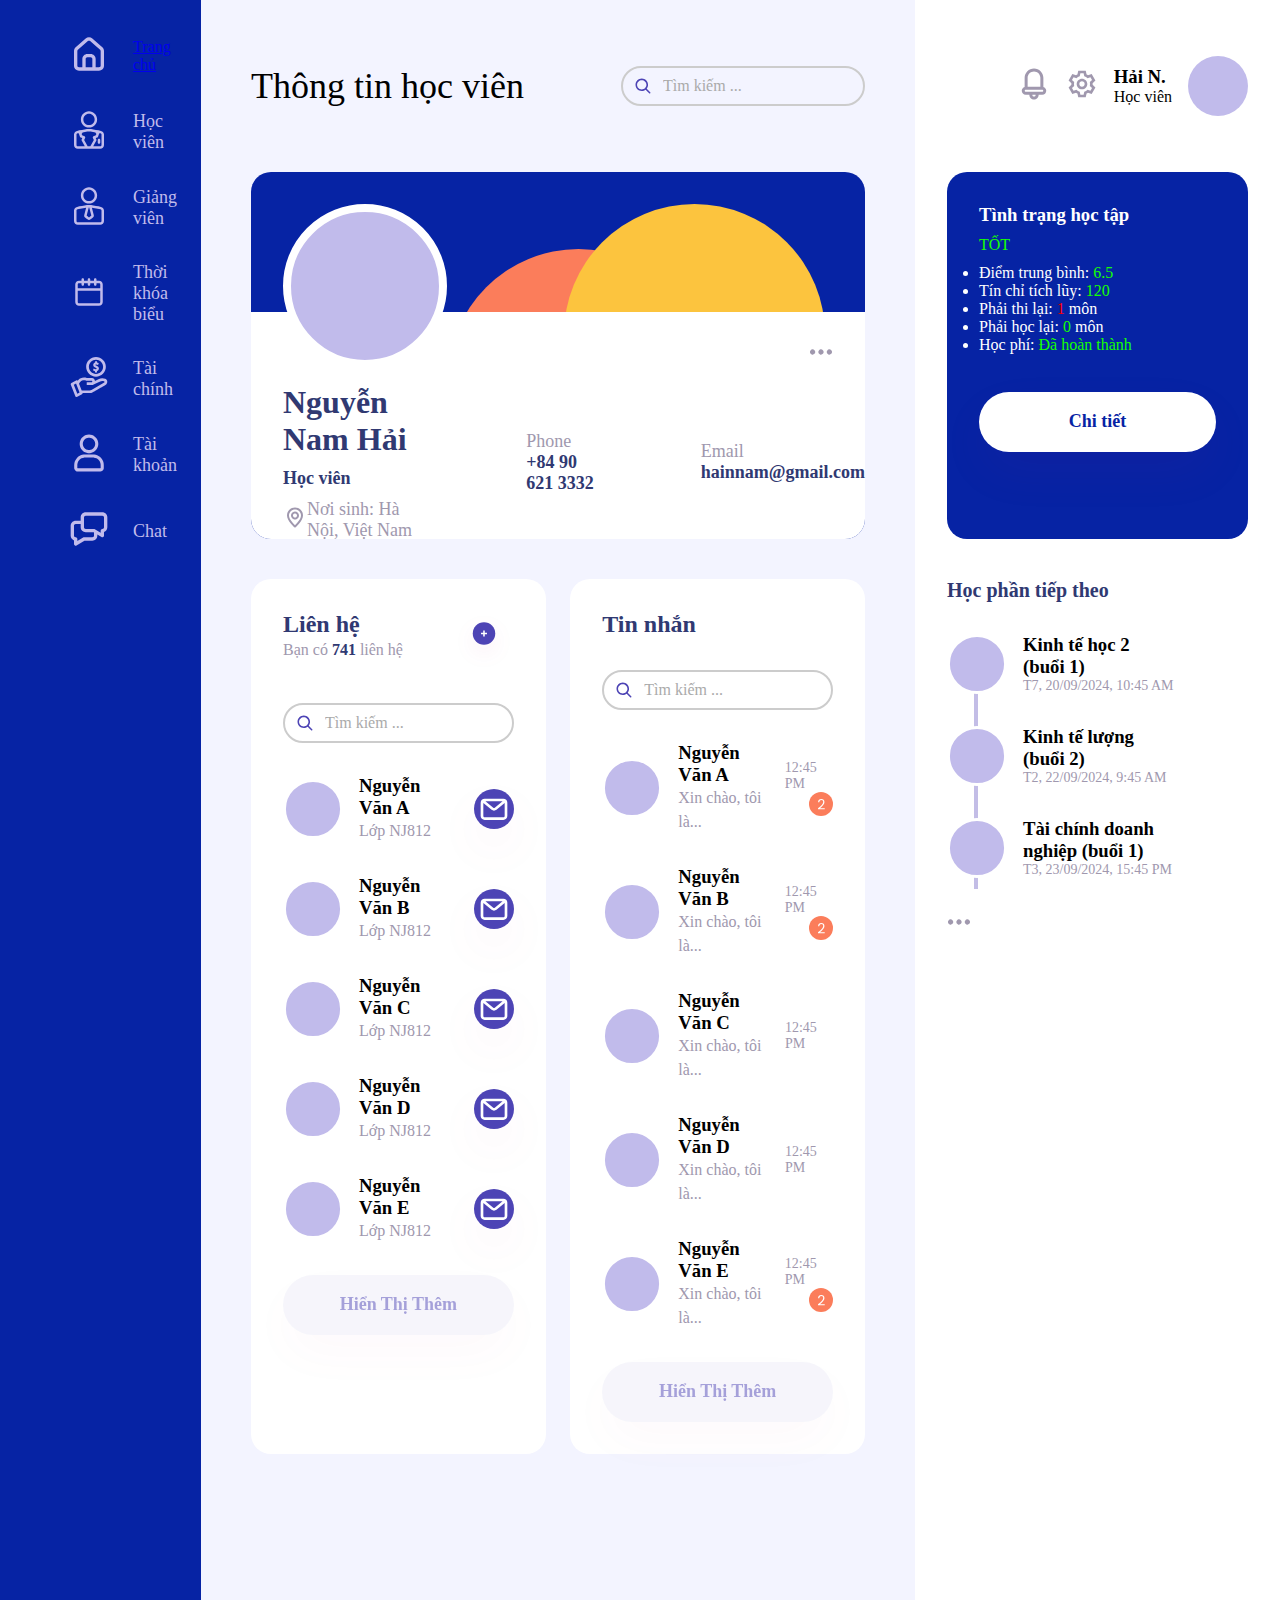
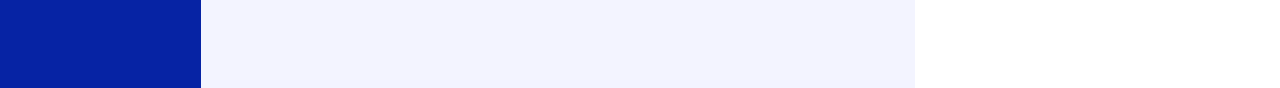
==== index.html @ b5f21186 "deployment demo" ====
<!DOCTYPE html>
<html lang="en">

<head>
    <meta charset="UTF-8">
    <meta name="viewport" content="width=device-width, initial-scale=1.0">
    <title>Thang Long University</title>
    <link rel="stylesheet" href="responsive.css">
    <link rel="stylesheet" href="style.css">
</head>

<body>
    <div class="container">
        <div class="background">
            <div class="logoThanglong">
                <div id="imgIcon"><img src="./Media/UserDashboard/Logo tiêu chuẩn_trắng.png" alt=""></div>

            </div>
            <div class="list">
                <div class="logoDashboard">

                    <div id="a"><img src="./Media/UserDashboard/Home.svg" alt=""></div>
                    <div>
                        <a href="./Trang chủ.html">Trang chủ</a>
                    </div>
                </div>

                <div class="logoDashboard">
                    <div id="a"><img src="./Media/UserDashboard/Student.svg" alt=""></div>
                    <div>
                        <p>Học viên</p>
                    </div>
                </div>

                <div class="logoDashboard">
                    <div id="a"><img src="./Media/UserDashboard/Teacher.svg" alt=""></div>
                    <div>
                        <p>Giảng viên</p>
                    </div>
                </div>

                <div class="logoDashboard">
                    <div id="a"><img src="./Media/UserDashboard/Calendar.svg" alt=""></div>
                    <div>
                        <p>Thời khóa biểu</p>
                    </div>
                </div>

                <div class="logoDashboard">
                    <div id="a"><img src="./Media/UserDashboard/Finance.svg" alt=""></div>
                    <div>
                        <p>Tài chính</p>
                    </div>
                </div>

                <div class="logoDashboard">
                    <div id="a"><img src="./Media/UserDashboard/User.svg" alt=""></div>
                    <div>
                        <p>Tài khoản</p>
                    </div>
                </div>

                <div class="logoDashboard">
                    <div id="a"><img src="./Media/UserDashboard/Chat.svg" alt=""></div>
                    <div>
                        <p>Chat</p>
                    </div>
                </div>

            </div>
        </div>
        <div class="main">
            <div class="searchBar">
                <div>
                    <p>Thông tin học viên</p>
                </div>
                <div class="searchTitleBox">
                    <input type="text" placeholder="Tìm kiếm ...">
                    </input>
                </div>
            </div>
            <div class="profile">
                <div class="roundOrange"></div>
                <div class="roundYellow"></div>
                <div class="profile-avatar">
                    <img src="./Media/UserDashboard/avatar.svg" alt="">
                </div>
                <div class="profile-bottom">
                    <div class="threedot">
                        <img src="./Media/UserDashboard/Dots.svg" alt="">
                    </div>
                    <div class="profile-info">
                        <div class="profile-details">
                            <div class="part1profile">
                                <h1>Nguyễn Nam Hải</h1>
                                <p>Học viên</p>
                                <h5><span><img src="./Media/UserDashboard/Location.svg" alt=""></span>Nơi sinh: Hà Nội,
                                    Việt Nam</h5>
                            </div>
                            <div>
                                <h5>Phone</h5>
                                <p>+84 90 621 3332</p>
                            </div>
                            <div>
                                <h5>Email</h5>
                                <p>hainnam@gmail.com</p>
                            </div>
                        </div>
                    </div>
                </div>
            </div>
            <div class="infoZone">
                <div class="infoZone1">
                    <div class="infoContent">
                        <div class="infoContent1stLine">
                            <div>
                                <h1>Liên hệ</h1>
                                <p>Bạn có <span>741</span> liên hệ </p>
                            </div>
                            <img src="./Media/UserDashboard/btnCta.svg" alt="">
                        </div>
                        <div class="searchTitleBox">
                            <input type="text" placeholder="Tìm kiếm ...">
                            </input>
                        </div>
                        <div class="contactList">
                            <div class="contactDetails">
                                <div class="contactDetails">
                                    <img src="./Media/UserDashboard/avatar.svg" alt="">
                                    <div>
                                        <h3>Nguyễn Văn A</h3>
                                        <p>Lớp NJ812</p>
                                    </div>
                                </div>
                                <div class="btnEmail">
                                    <img src="./Media/UserDashboard/Email.svg" alt="">
                                </div>
                            </div>
                            <div class="contactDetails">
                                <div class="contactDetails">
                                    <img src="./Media/UserDashboard/avatar.svg" alt="">
                                    <div>
                                        <h3>Nguyễn Văn B</h3>
                                        <p>Lớp NJ812</p>
                                    </div>
                                </div>
                                <div class="btnEmail">
                                    <img src="./Media/UserDashboard/Email.svg" alt="">
                                </div>
                            </div>
                            <div class="contactDetails">
                                <div class="contactDetails">
                                    <img src="./Media/UserDashboard/avatar.svg" alt="">
                                    <div>
                                        <h3>Nguyễn Văn C</h3>
                                        <p>Lớp NJ812</p>
                                    </div>
                                </div>
                                <div class="btnEmail">
                                    <img src="./Media/UserDashboard/Email.svg" alt="">
                                </div>
                            </div>
                            <div class="contactDetails">
                                <div class="contactDetails">
                                    <img src="./Media/UserDashboard/avatar.svg" alt="">
                                    <div>
                                        <h3>Nguyễn Văn D</h3>
                                        <p>Lớp NJ812</p>
                                    </div>
                                </div>
                                <div class="btnEmail">
                                    <img src="./Media/UserDashboard/Email.svg" alt="">
                                </div>
                            </div>
                            <div class="contactDetails">
                                <div class="contactDetails">
                                    <img src="./Media/UserDashboard/avatar.svg" alt="">
                                    <div>
                                        <h3>Nguyễn Văn E</h3>
                                        <p>Lớp NJ812</p>
                                    </div>
                                </div>
                                <div class="btnEmail">
                                    <img src="./Media/UserDashboard/Email.svg" alt="">
                                </div>
                            </div>
                            <div class="viewMore">
                                <p>Hiển Thị Thêm</p>
                            </div>
                        </div>
                    </div>
                </div>
                <div class="infoZone1">
                    <div class="infoContent">

                        <h1>Tin nhắn</h1>
                        <div class="searchTitleBox">
                            <input type="text" placeholder="Tìm kiếm ...">
                            </input>
                        </div>
                        <div class="contactList">
                            <div class="contactDetails">
                                <div class="contactDetails">
                                    <img src="./Media/UserDashboard/avatar.svg" alt="">
                                    <div>
                                        <h3>Nguyễn Văn A</h3>
                                        <p>Xin chào, tôi là...</p>
                                    </div>
                                </div>
                                <div class="infoMessages">
                                    <p>12:45 PM</p>
                                    <img src="./Media/UserDashboard/Notif.svg" alt="">
                                </div>
                            </div>
                            <div class="contactDetails">
                                <div class="contactDetails">
                                    <img src="./Media/UserDashboard/avatar.svg" alt="">
                                    <div>
                                        <h3>Nguyễn Văn B</h3>
                                        <p>Xin chào, tôi là...</p>
                                    </div>
                                </div>
                                <div class="infoMessages">
                                    <p>12:45 PM</p>
                                    <img src="./Media/UserDashboard/Notif.svg" alt="">
                                </div>
                            </div>
                            <div class="contactDetails">
                                <div class="contactDetails">
                                    <img src="./Media/UserDashboard/avatar.svg" alt="">
                                    <div>
                                        <h3>Nguyễn Văn C</h3>
                                        <p>Xin chào, tôi là...</p>
                                    </div>
                                </div>
                                <div class="infoMessages">
                                    <p>12:45 PM</p>
                                </div>
                            </div>
                            <div class="contactDetails">
                                <div class="contactDetails">
                                    <img src="./Media/UserDashboard/avatar.svg" alt="">
                                    <div>
                                        <h3>Nguyễn Văn D</h3>
                                        <p>Xin chào, tôi là...</p>
                                    </div>
                                </div>
                                <div class="infoMessages">
                                    <p>12:45 PM</p>
                                </div>
                            </div>
                            <div class="contactDetails">
                                <div class="contactDetails">
                                    <img src="./Media/UserDashboard/avatar.svg" alt="">
                                    <div>
                                        <h3>Nguyễn Văn E</h3>
                                        <p>Xin chào, tôi là...</p>
                                    </div>
                                </div>
                                <div class="infoMessages">
                                    <p>12:45 PM</p>
                                    <img src="./Media/UserDashboard/Notif.svg" alt="">
                                </div>
                            </div>
                        </div>
                        <div class="viewMore">
                            <p>Hiển Thị Thêm</p>
                        </div>
                    </div>

                </div>

            </div>
        </div>
        <div class="rightBar">

            <div class="searchBar">
                <div>
                    <img src="./Media/UserDashboard/bell.svg" alt="">
                </div>
                <div>
                    <img src="./Media/UserDashboard/gear.svg" alt="">
                </div>
                <div>
                    <h3>Hải N.</h3>
                    <p>Học viên</p>
                </div>
                <div id="avatar">
                </div>
            </div>
            <div class="profile">
                <div>
                    <h3>Tình trạng học tập</h1>
                </div>
                <div>
                    <p>TỐT</p>
                </div>
                <ul>
                    <li>Điểm trung bình: <span>6.5</span></li>
                    <li>Tín chỉ tích lũy: <span>120</span></li>
                    <li>Phải thi lại: <span id="notPass">1</span> môn</li>
                    <li>Phải học lại: <span>0</span> môn</li>
                    <li>Học phí: <span>Đã hoàn thành</span></li>
                </ul>
                <br>
                <div class="viewMore">
                    <p>Chi tiết</p>
                </div>
            </div>
            <div class="infoZone1">
                <h1>Học phần tiếp theo</h1>
                
                <div class="contactDetails">
                    <img src="./Media/UserDashboard/avatar.svg" alt="">
                    <div>
                        <h3>Kinh tế học 2 (buổi 1)</h3>
                        <h6>T7, 20/09/2024, 10:45 AM</h6>
                    </div>
                </div>
               
                <div class="contactDetails">
                    <img src="./Media/UserDashboard/avatar.svg" alt="">
                    <div>
                        <h3>Kinh tế lượng (buổi 2)</h3>
                        <h6>T2, 22/09/2024, 9:45 AM</h6>
                    </div>
                </div>
                
                <div class="contactDetails">
                    <img src="./Media/UserDashboard/avatar.svg" alt="">
                    <div>
                        <h3>Tài chính doanh nghiệp (buổi 1)</h3>
                        <h6>T3, 23/09/2024, 15:45 PM</h6>
                    </div>
                </div>
                <div id="dots">
                    <img src="./Media/UserDashboard/Dots.svg" alt="">
                </div>
                <div class="line"></div>
            </div>
            
        </div>
    </div>
</body>

</html>
---- responsive.css ----
@media (max-width: 1000px) {
    .searchTitleBox input[type="text"] {
      width: 100%; /* Full width on small screens */
    }
  }
 @media (max-width: 300px) {
    .searchTitleBox input[type="text"] {
      width: 80%; /* Shrink width on very small screens */
    } 
  }
---- style.css ----
* {
  box-sizing: border-box;
  margin: 0px;
  padding: 0px;
  font-family: thang long sans;
  ;
}

.container {

  width: 100%;
  height: 1688px;
  background-color: #F3F4FF;
  display: flex;



}

.background {
  width: 100%;
  position: relative;
  width: 365px;
  height: 100%;
  background-color: #0623a4;


}

/* Phần logo */
.logoThanglong {
  display: flex;
  justify-content: center;
  align-items: center;
}

.logoThanglong img {
  width: 365px;
  height: auto;
}

/* Phần danh sách chọn */
.list {

  background-color: transparent;
  display: flex;
  flex-direction: column;
  margin-left: 45px;

}

.list .logoDashboard {
  display: flex;
  padding: 16px 24px;
  align-items: center;
  gap: 24px;
}

.list .logoDashboard:hover {
  display: flex;
  padding: 16px 24px;
  align-items: center;
  gap: 24px;
  border-radius: 40px 0px 0px 40px;
  box-shadow: 0px 20px 50px 0px rgba(239, 7, 127, 0.05);
  background-color: #F3F4FF;
}

.list .logoDashboard p {
  color: var(--Color-Gray-2, #C1BBEB);

  font-size: 18px;
  font-style: normal;
  font-weight: 500;
  line-height: normal;

}

.list .logoDashboard:hover p {
  color: var(--Color-Gray-2, #0623a4);

  font-size: 18px;
  font-style: normal;
  font-weight: 500;
  line-height: normal;

}

/* Phần chính giữa màn hình */

.main {
  width: 100%;
  margin: 0 50px;
}

.main p {

  font-weight: 1000px;
  line-height: normal;
  font-style: normal;
  font-size: 36px;

}

/* Ô tìm kiếm */
.searchBar {
  position: relative;
  display: flex;
  align-items: center;
  justify-content: space-between;
  height: 171.84px;

}

.searchTitleBox {
  display: flex;
  max-width: 500px;
}

.searchTitleBox input[type="text"] {
  padding-left: 40px;
  /* Adjust based on the image size */
  background: url('./Media/UserDashboard/Search.svg') no-repeat 10px center;
  background-size: 20px 20px;
  /* Adjust based on the image size */
  border: 2px solid #ccc;
  /* Border color */
  border-radius: 25px;
  /* Rounded corners */
  height: 40px;
  /* Height of the input box */
  font-size: 16px;
  /* Font size */
  transition: border-color 0.3s ease;
  /* Smooth transition for border color */
}

.searchTitleBox input[type="text"]:focus {
  border-color: #0623a4;
  /* Change border color on focus */
  outline: none;
  /* Remove default outline */
}

.searchTitleBox input[type="text"]::placeholder {
  color: #aaa;
  /* Placeholder text color */
}



/* Profile */

.profile {
  position: relative;
  width: 100%;
  height: 367px;
  flex-shrink: 0;
  background: var(--Color-White, #0623a4);
  border-radius: 20px;
}


.profile-bottom {
  position: absolute;
  bottom: 0px;
  width: 100%;
  height: 227px;
  background-color: #ffffff;
  border-radius: 0px 0px 20px 20px;
  z-index: 0;
}

/* Trang trí trong profile */

.roundYellow {
  right: 40px;
  position: absolute;
  display: flex;
  margin-top: 31.7px;
  width: 261px;
  height: 275.13px;
  flex-shrink: 0;
  border-radius: 1000px;
  background: var(--Color-Yellow, #FCC43E);
}

.roundOrange {
  position: absolute;
  display: flex;
  right: 156px;
  top: 77px;
  width: 261px;
  height: 275.13px;
  flex-shrink: 0;
  border-radius: 1000px;
  background: var(--Color-Orange, #FB7D5B);

}

/*  */

.threedot {
  position: absolute;
  right: 32px;
  bottom: 171px;

}

.profile-avatar {
  position: absolute;
  z-index: 3;
  margin: 32px;
}

.profile-details {
  margin-top: 72px;
  display: flex;

  align-items: center;
  gap: 100px;
  margin-left: 32px;
}

.part1profile {
  display: flex;
  flex-direction: column;
  gap: 10px;
}

.profile-details h1 {
  color: var(--Color-Text, #303972);
  font-size: 32px;
  font-style: normal;
  font-weight: 700;
  line-height: normal;
}

.profile-details h5 {
  display: flex;
  justify-content: baseline;
  align-items: center;
  color: var(--Color-Gray-3, #A098AE);
  font-size: 18px;
  font-style: normal;
  font-weight: 400;
  line-height: normal;

}

.profile-details p {
  color: var(--Color-Text, #303972);
  font-size: 18px;
  font-style: normal;
  font-weight: 600;
  line-height: normal;
}

/* Phần thông tin học viên */

.infoZone {
  display: flex;
  justify-content: space-between;

}

.infoZone1 {
  width: 48%;
  height: auto;
  background-color: #ffffff;
  margin-top: 40px;
  border-radius: 20px 20px 20px 20px;

}

.infoContent {
  display: flex;
  margin: 32px 32px 32px 32px;
  flex-direction: column;
  gap: 32px;

}

.infoZone1 h1 {

  color: var(--Color-Text, #303972);
  font-size: 24px;
  font-style: normal;
  font-weight: 700;
  line-height: normal;
}

.infoZone1 p {
  color: var(--Color-Gray-3, #A098AE);
  font-size: 16px;
  font-style: normal;
  font-weight: 400;
  line-height: 24px;
  /* 150% */
}

.infoZone1 span {
  color: var(--Color-Text, #303972);
  font-size: 16px;
  font-style: normal;
  font-weight: 600;
  line-height: 24px;
}


.infoZone1 .searchTitleBox {

  max-width: 100%;
}

.infoContent1stLine {
  display: flex;
  justify-content: space-between;
  align-content: center;
}

.infoContent1stLine img {
  height: 60px;
  width: 60px;
  /* flex-shrink: 0; */
}

.infoZone1 .searchTitleBox input[type="text"] {
  width: 100%;
  padding-left: 40px;
  /* Adjust based on the image size */
  background: url('./Media/UserDashboard/Search.svg') no-repeat 10px center;
  background-size: 20px 20px;
  /* Adjust based on the image size */
  border: 2px solid #ccc;
  /* Border color */
  border-radius: 25px;
  /* Rounded corners */
  height: 40px;
  /* Height of the input box */
  font-size: 16px;
  /* Font size */
  transition: border-color 0.3s ease;
}

.infoZone1 .searchTitleBox input[type="text"]:focus {
  border-color: #007BFF;
  /* Change border color on focus */
  outline: none;
  /* Remove default outline */
}

.infoZone1 .searchTitleBox input[type="text"]::placeholder {
  color: #aaa;
  /* Placeholder text color */
}

/* Liên hệ */

.contactList {
  width: 100%;
  height: auto;
  display: flex;
  flex-direction: column;
  gap: 32px;

}

.contactDetails {
  display: flex;
  justify-content: space-between;
  align-items: center;
  gap: 16px;
}

.contactDetails img {
  width: 60px;
  height: 60px;
  flex-shrink: 0;
}

.btnEmail {
  display: flex;
  align-items: center;
  justify-content: center;
  border-radius: 40px;
  background: var(--Color-Purple, #4D44B5);
  box-shadow: 0px 20px 50px 0px rgba(191, 21, 108, 0.05);
  width: 40px;
  height: 40px;
  flex-shrink: 0;
}

.btnEmail img {

  width: 32px;

  flex-shrink: 0;
}

.infoMessages {
  display: flex;
  flex-direction: column;
  align-items: end;
}


.infoMessages p {
  color: var(--Color-Gray-3, #A098AE);
  font-family: Poppins;
  font-size: 14px;
  font-style: normal;
  font-weight: 400;
  line-height: normal;
}

.infoMessages img {
  width: 24px;
  height: 24px;
  flex-shrink: 0;

}

.viewMore {
  display: flex;
  justify-content: center;
  align-items: center;
  height: 60px;
  flex-shrink: 0;
  border-radius: 40px;
  opacity: 0.5;
  background: var(--linear-transparent-purple-10, rgba(77, 68, 181, 0.10));
  box-shadow: 0px 20px 50px 0px rgba(191, 21, 108, 0.05);
  margin-bottom: 0px;
}

.viewMore:hover {
  display: flex;
  justify-content: center;
  align-items: center;
  height: 60px;
  flex-shrink: 0;
  border-radius: 40px;
  opacity: 0.5;
  background: var(--linear-transparent-purple-10, rgba(77, 68, 181, 0.10));
  box-shadow: 0px 20px 50px 0px rgba(191, 21, 108, 0.05);
  border: 1px solid #0623a4;

}

.viewMore p {
  color: var(--Color-Purple, #4D44B5);
  font-size: 18px;
  font-style: normal;
  font-weight: 600;
  line-height: normal;
}

.viewMore p:hover {
  color: var(--Color-Purple, #0623a4);
  font-size: 18px;
  font-style: normal;
  font-weight: 600;
  line-height: normal;
}

/* Phần bên phải */
.rightBar {
  width: 365px;
  flex-shrink: 0;
  background-color: #ffffff;
  padding: 0 32px 0 32px;

}

.rightBar .searchBar {

  justify-content: right;
  gap: 16px;
}

.rightBar .profile {
  padding: 32px;
  color: #ffffff;
  display: flex;
  flex-direction: column;
  gap: 10px;
}

.rightBar .profile p {
  color: #16ff01;
}

.rightBar .profile span {
  color: #16ff01;
}

.rightBar .profile #notPass {
  color: red;
}

.rightBar #avatar {
  width: 60px;
  height: 60px;
  flex-shrink: 0;
  border-radius: 40px;
  background: var(--Color-Gray-2, #C1BBEB);
}

.rightBar .viewMore {
  display: flex;
  justify-content: center;
  align-items: center;
  height: 60px;
  flex-shrink: 0;
  border-radius: 40px;
  opacity: 1;
  background-color: #ffffff;
  box-shadow: 0px 20px 50px 0px rgba(191, 21, 108, 0.05);
  margin-bottom: 0px;

}

.rightBar .viewMore p {
  color: #0623a4;

}

.rightBar .infoZone1 {
  position: relative;
  display: flex;
  flex-direction: column;
  gap: 32px;
  
}

.rightBar .infoZone1 h1 {
  color: var(--Color-Text, #303972);
  font-size: 20px;
  font-style: normal;
  font-weight: 700;
  line-height: normal;
  white-space: nowrap
}


.contactDetails h6 {
  white-space: nowrap;
  color: var(--Color-Gray-3, #A098AE);
  font-size: 14px;
  font-style: normal;
  font-weight: 400;
  line-height: normal;
}

.rightBar .infoZone1 #dots{
 right: 0px;
}
.rightBar .contactDetails {
  z-index: 1;
}
.line {
  top: 90px;
  left: 27px;
  width: 4px; /* Adjust the thickness of the line as needed */
  background-color: #c3bde6; /* Adjust the color as needed */
  height: 220px; /* Adjust the height as needed to connect the circles */
  position: absolute;
  z-index: 0;
}
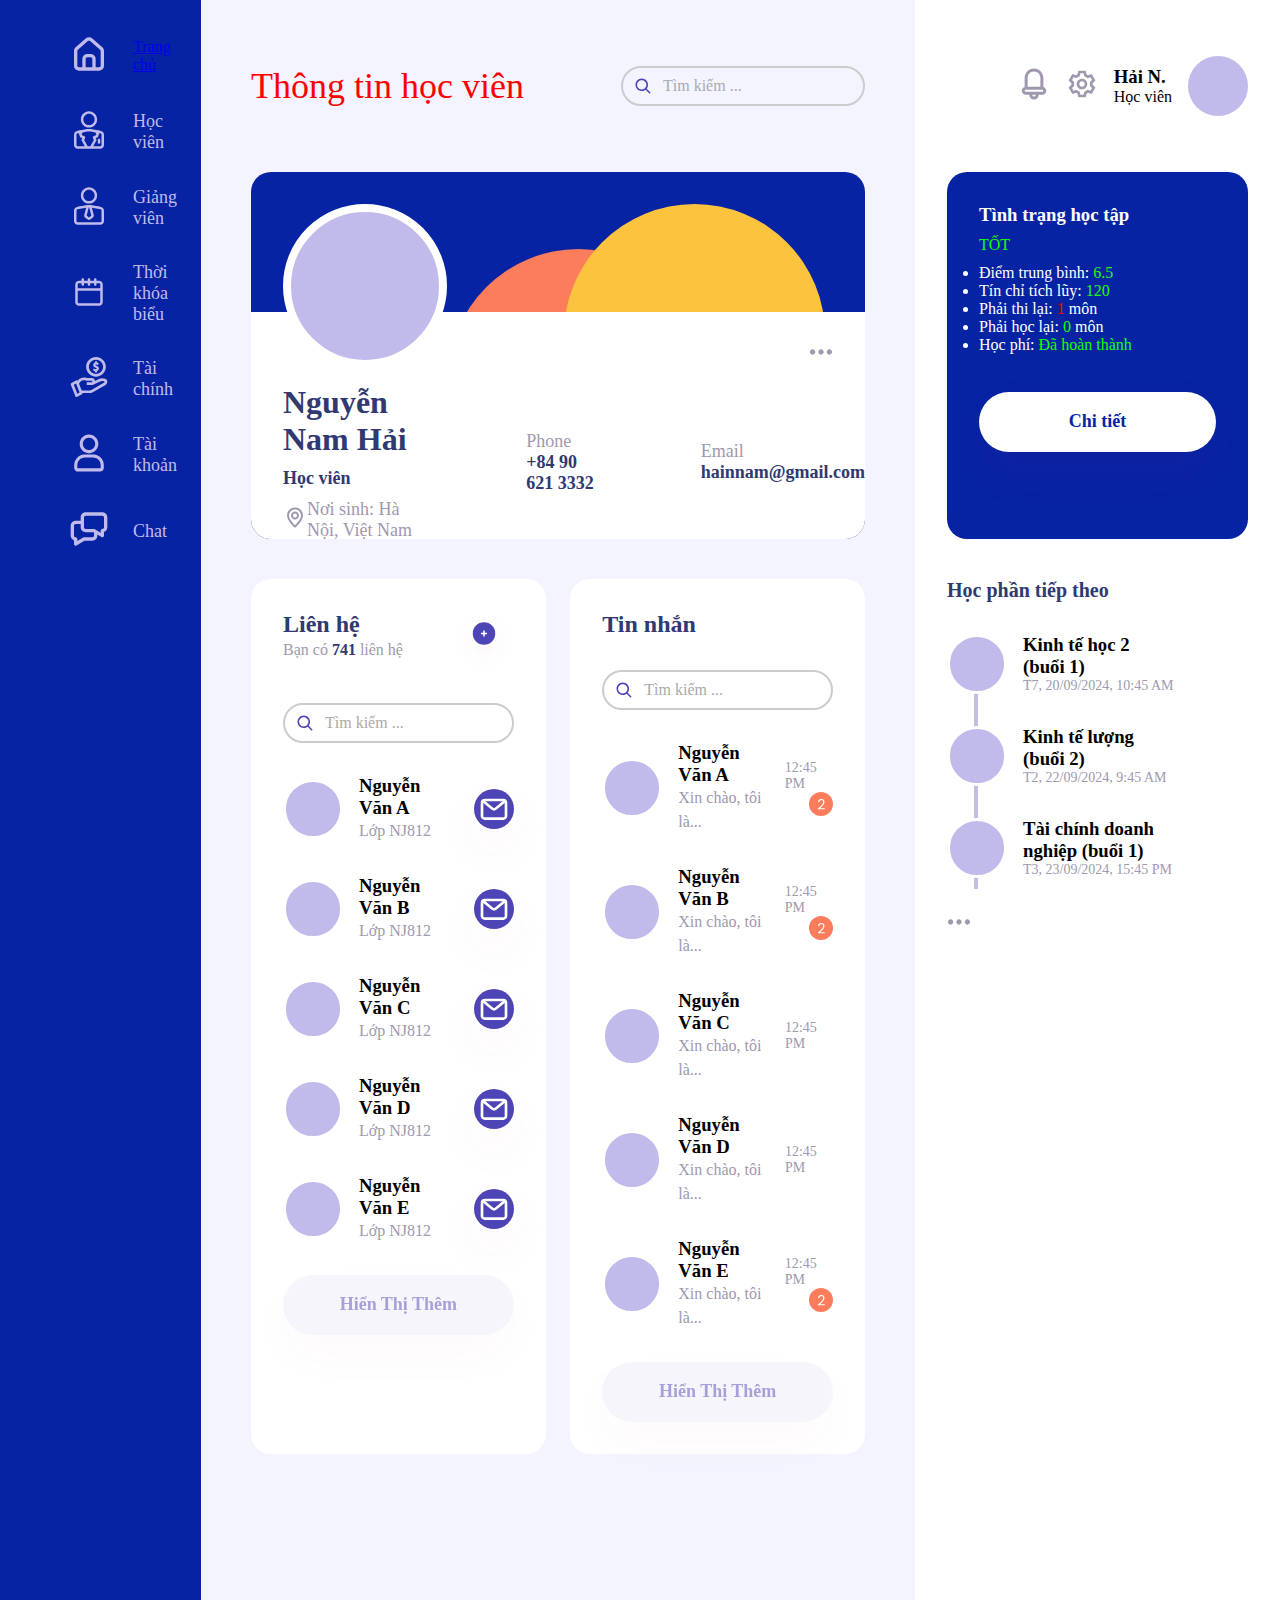
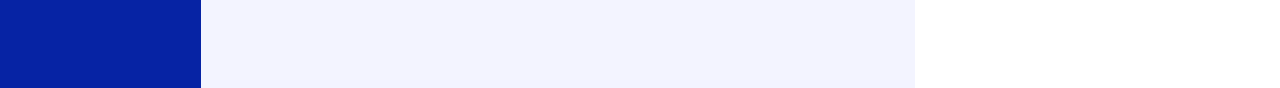
==== commit 4511f91c: "upate" ====
--- a/index.html
+++ b/index.html
@@ -72,7 +72,7 @@
         <div class="main">
             <div class="searchBar">
                 <div>
-                    <p>Thông tin học viên</p>
+                    <p style="color: red;">Thông tin học viên</p>
                 </div>
                 <div class="searchTitleBox">
                     <input type="text" placeholder="Tìm kiếm ...">
@@ -309,7 +309,7 @@
             </div>
             <div class="infoZone1">
                 <h1>Học phần tiếp theo</h1>
-                
+
                 <div class="contactDetails">
                     <img src="./Media/UserDashboard/avatar.svg" alt="">
                     <div>
@@ -317,7 +317,7 @@
                         <h6>T7, 20/09/2024, 10:45 AM</h6>
                     </div>
                 </div>
-               
+
                 <div class="contactDetails">
                     <img src="./Media/UserDashboard/avatar.svg" alt="">
                     <div>
@@ -325,7 +325,7 @@
                         <h6>T2, 22/09/2024, 9:45 AM</h6>
                     </div>
                 </div>
-                
+
                 <div class="contactDetails">
                     <img src="./Media/UserDashboard/avatar.svg" alt="">
                     <div>
@@ -338,7 +338,7 @@
                 </div>
                 <div class="line"></div>
             </div>
-            
+
         </div>
     </div>
 </body>
